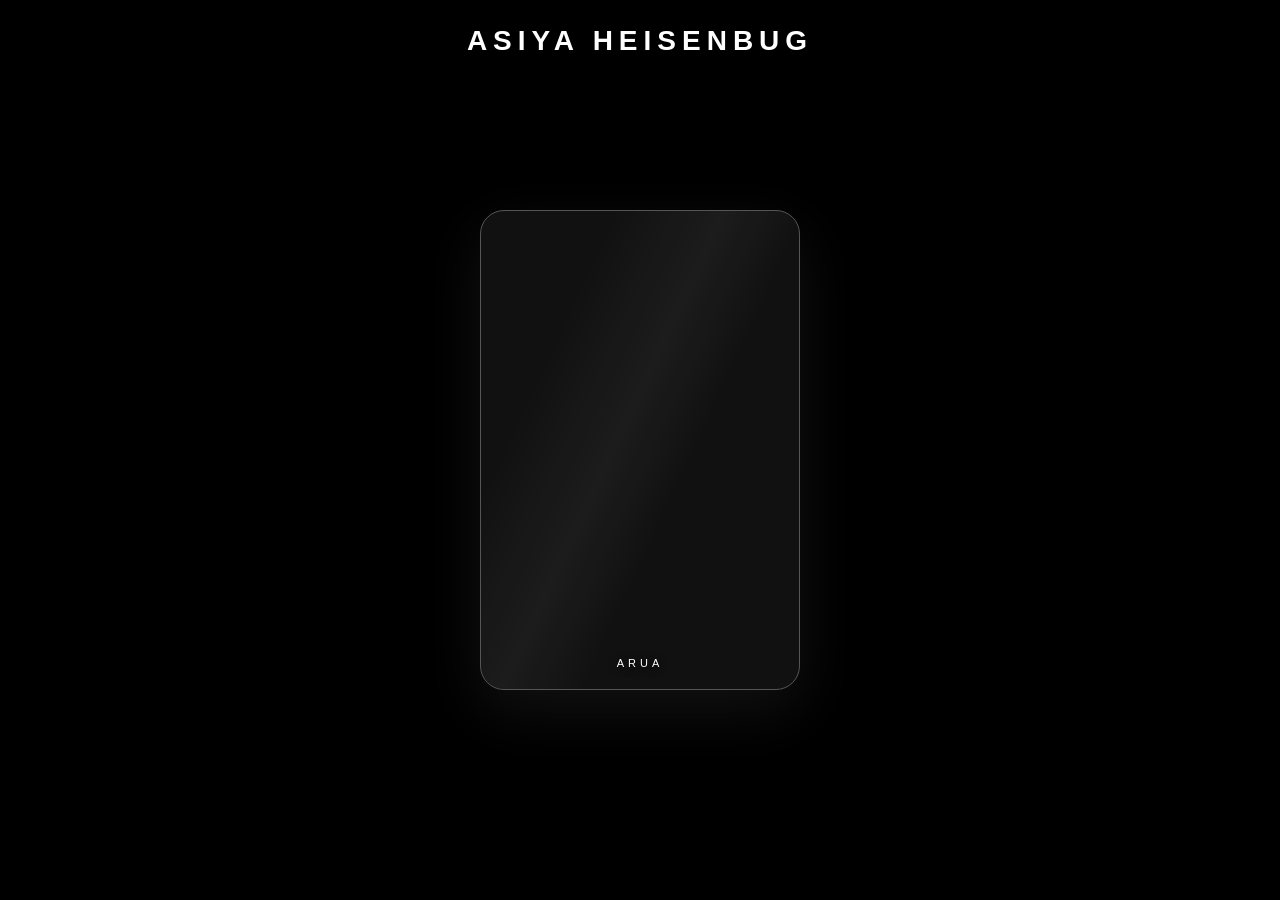
==== index.html @ f37b4fe0 "Rename card.html to index.html" ====
<!DOCTYPE html>
<html lang="en">
<head>
  <meta charset="UTF-8" />
  <meta name="viewport" content="width=device-width, initial-scale=1.0" />
  <title>My Lenticular Portfolio</title>
  <link rel="stylesheet" href="card.css" />
  <script src="card.js" defer></script>
</head>
<body>
  <h1 class="portfolio-title">ASIYA HEISENBUG</h1>
  <div class="portfolio-card" id="card">
    <canvas id="lenticular"></canvas>
    <div class="shine"></div>
    <div class="card-label">ARUA</div>
  </div>
</body>
</html>
---- card.css ----
* {
  margin: 0;
  padding: 0;
  box-sizing: border-box;
}

body {
  min-height: 100vh;
  background: #000;
  display: flex;
  justify-content: center;
  align-items: center;
  font-family: Arial, sans-serif;
  perspective: 1000px;
  overflow: hidden;
}

.portfolio-card {
  width: 320px;
  height: 480px;
  position: relative;
  overflow: hidden;
  border-radius: 24px;
  border: 1px solid #555;
  background: #111;
  transform-style: preserve-3d;
  transition: transform 0.12s ease-out;
  box-shadow: 0 20px 60px #ffffff12;
}

canvas {
  display: block;
  width: 100%;
  height: 100%;
}

.shine {
  position: absolute;
  inset: 0;
  pointer-events: none;
  border-radius: inherit;
  background: linear-gradient(
    115deg,
    transparent 25%,
    #ffffff18 45%,
    transparent 60%
  );
  opacity: 0.5;
  mix-blend-mode: screen;
}

.card-label {
  position: absolute;
  bottom: 20px;
  left: 0;
  width: 100%;
  text-align: center;
  color: white;
  font-size: 11px;
  letter-spacing: 4px;
  text-transform: uppercase;
  text-shadow: 0 2px 8px #000;
  pointer-events: none;
}

.portfolio-title {
  position: absolute;
  top: 25px;
  left: 50%;
  transform: translateX(-50%);
  color: #fff;
  font-family: Impact, Charcoal, sans-serif;
  font-size: 28px;
  font-weight: 700;
  letter-spacing: 6px;
  text-align: center;
  white-space: nowrap;
}
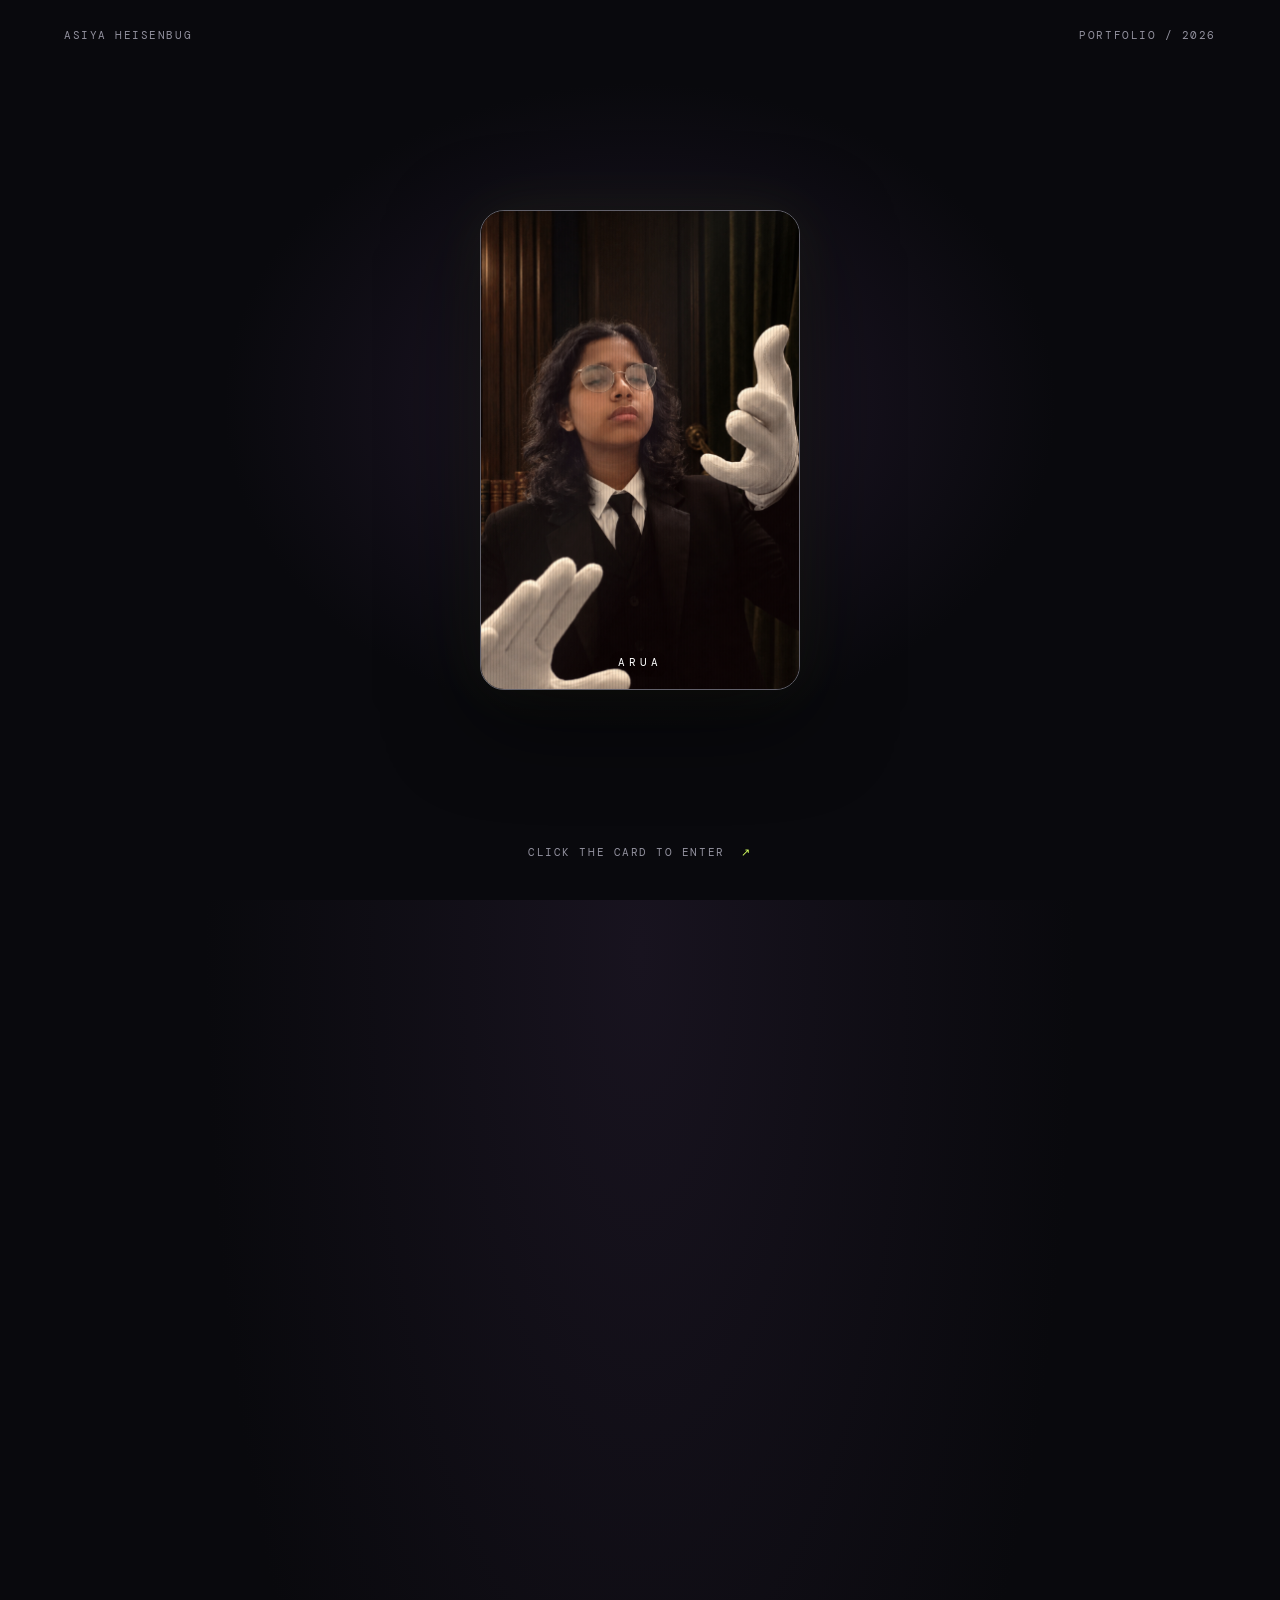
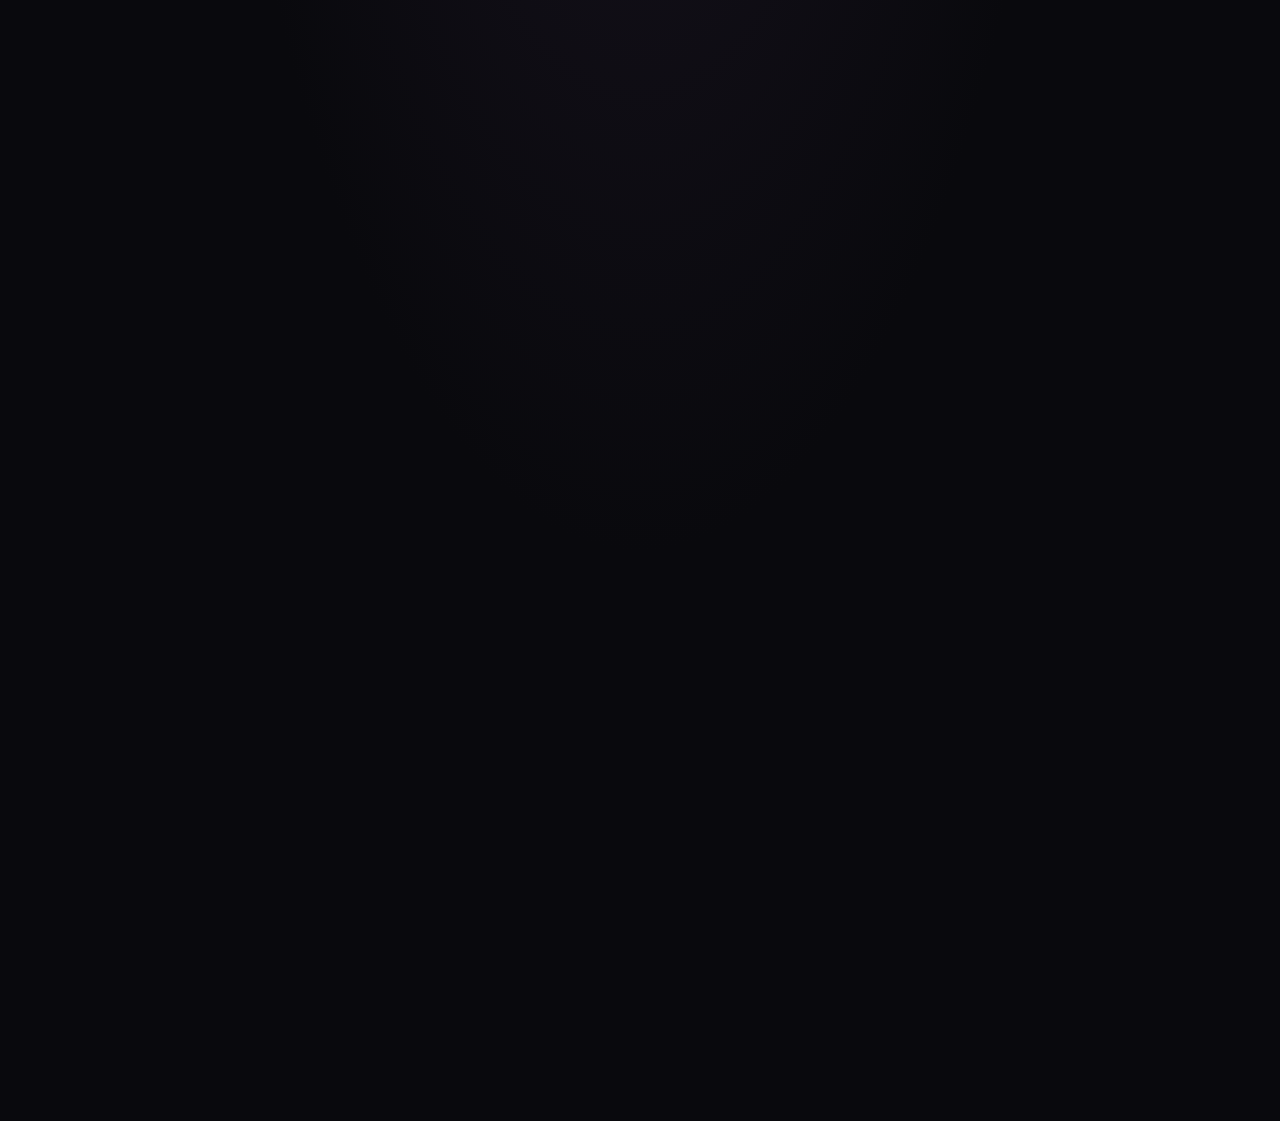
==== commit 1a6780d6: "added few projects" ====
--- a/index.html
+++ b/index.html
@@ -1,19 +1,158 @@
-
 <!DOCTYPE html>
 <html lang="en">
 <head>
-  <meta charset="UTF-8" />
-  <meta name="viewport" content="width=device-width, initial-scale=1.0" />
-  <title>My Lenticular Portfolio</title>
-  <link rel="stylesheet" href="card.css" />
+  <meta charset="UTF-8">
+  <meta name="viewport" content="width=device-width, initial-scale=1.0">
+  <meta name="theme-color" content="#09090d">
+  <title>Asiya Heisenbug — Portfolio</title>
+  <link rel="stylesheet" href="card.css">
   <script src="card.js" defer></script>
 </head>
 <body>
-  <h1 class="portfolio-title">ASIYA HEISENBUG</h1>
-  <div class="portfolio-card" id="card">
-    <canvas id="lenticular"></canvas>
-    <div class="shine"></div>
-    <div class="card-label">ARUA</div>
+  <div class="entry-stage" id="entry-stage">
+    <div class="entry-brand" aria-hidden="true">
+      <span>ASIYA HEISENBUG</span>
+      <span>PORTFOLIO / 2026</span>
+    </div>
+    <div
+      class="portfolio-card"
+      id="card"
+      role="button"
+      tabindex="0"
+      aria-label="Open Asiya's portfolio"
+      aria-pressed="false"
+    >
+      <canvas id="lenticular"></canvas>
+      <div class="shine"></div>
+      <div class="card-label">ARUA</div>
+    </div>
+    <p class="click-hint">CLICK THE CARD TO ENTER <span>↗</span></p>
   </div>
+
+  <main class="site-content" id="top">
+    <header class="site-header">
+      <a class="wordmark" href="#top">ASIYA<span>®</span></a>
+      <nav aria-label="Main navigation">
+        <a href="#about">ABOUT</a>
+        <a href="#projects">PROJECTS</a>
+        <a href="#hobbies">HOBBIES</a>
+      </nav>
+      <button class="music-toggle" id="music-toggle" type="button" aria-pressed="false">
+        SOUND: OFF
+      </button>
+    </header>
+
+    <p class="music-status" id="music-status" role="status" aria-live="polite"></p>
+
+    <section class="about section-shell" id="about">
+      <p class="eyebrow"><span>01</span> THE PERSON BEHIND THE PIXELS</p>
+      <div class="about-copy">
+        <h1>Hi, I’m Asiya.<br><span class="accent-text">I make things</span> happen.</h1>
+        <p class="typewriter-copy">
+          <span id="typed-intro"></span><span class="cursor" aria-hidden="true"></span>
+        </p>
+      </div>
+      <div class="about-foot">
+        <span>THIRD-YEAR BSc COMPUTER SCIENCE (AI)</span>
+        <span>BUILT WITH CURIOSITY &amp; A LITTLE ATTITUDE</span>
+      </div>
+    </section>
+
+    <section class="projects section-shell" id="projects">
+      <div class="section-heading">
+        <p class="eyebrow"><span>02</span> THINGS I’VE BUILT</p>
+        <h2>Selected <span class="accent-text">projects</span></h2>
+      </div>
+      <div class="project-list">
+        <article class="project-row">
+          <div class="project-notes">
+            <span class="project-index">PROJECT 01 / PRIVACY + AI</span>
+            <p>A privacy-minded gateway exploring the detection and de-identification of PHI and PII.</p>
+          </div>
+          <a
+            class="project-link"
+            href="https://github.com/Asiya-Heisenbug/P2-PHI-PII-de-identification-gateway_"
+            target="_blank"
+            rel="noopener noreferrer"
+          >
+            <span class="project-name">PHI / PII<br>GATEWAY</span>
+            <span class="project-arrow" aria-hidden="true">↗</span>
+          </a>
+        </article>
+
+        <article class="project-row">
+          <div class="project-notes">
+            <span class="project-index">PROJECT 02 / AUDIO + STORY</span>
+            <p>An experiment in dialogue dubbing, where voices and storytelling meet a bit of code.</p>
+          </div>
+          <a
+            class="project-link"
+            href="https://github.com/Asiya-Heisenbug/Dialogue-dubber"
+            target="_blank"
+            rel="noopener noreferrer"
+          >
+            <span class="project-name">DIALOGUE<br>DUBBER</span>
+            <span class="project-arrow" aria-hidden="true">↗</span>
+          </a>
+        </article>
+
+        <article class="project-row">
+          <div class="project-notes">
+            <span class="project-index">PROJECT 03 / COMPUTER VISION</span>
+            <p>A playful gesture-led project bringing computer vision and meme energy together.</p>
+          </div>
+          <a
+            class="project-link"
+            href="https://github.com/Asiya-Heisenbug/meme_gesture_project"
+            target="_blank"
+            rel="noopener noreferrer"
+          >
+            <span class="project-name">MEME<br>GESTURES</span>
+            <span class="project-arrow" aria-hidden="true">↗</span>
+          </a>
+        </article>
+      </div>
+    </section>
+
+    <section class="hobbies section-shell" id="hobbies">
+      <div class="section-heading">
+        <p class="eyebrow"><span>03</span> OFF THE SCREEN (SOMETIMES)</p>
+        <h2>Other ways I <span class="accent-text">make stuff</span></h2>
+        <p class="hobby-intro">
+          Photography, video editing, and painting — because apparently one canvas is never enough.
+        </p>
+      </div>
+      <div class="art-grid" aria-label="Painting gallery">
+        <figure class="artwork artwork-one">
+          <div class="art-placeholder" role="img" aria-label="Placeholder for Asiya's first painting">
+            <span>YOUR PAINTING</span>
+            <span>01</span>
+          </div>
+          <figcaption>PAINTING 01</figcaption>
+        </figure>
+        <figure class="artwork artwork-two">
+          <div class="art-placeholder" role="img" aria-label="Placeholder for Asiya's second painting">
+            <span>YOUR PAINTING</span>
+            <span>02</span>
+          </div>
+          <figcaption>PAINTING 02</figcaption>
+        </figure>
+        <figure class="artwork artwork-three">
+          <div class="art-placeholder" role="img" aria-label="Placeholder for Asiya's third painting">
+            <span>YOUR PAINTING</span>
+            <span>03</span>
+          </div>
+          <figcaption>PAINTING 03</figcaption>
+        </figure>
+      </div>
+    </section>
+
+    <footer class="site-footer">
+      <span>MADE BY ASIYA, OBVIOUSLY.</span>
+      <a href="#top">BACK TO TOP ↑</a>
+    </footer>
+  </main>
+
+  <audio id="soundtrack" src="sexyback.mp3" preload="none" loop></audio>
 </body>
 </html>
--- a/card.css
+++ b/card.css
@@ -1,34 +1,103 @@
+@import url('https://fonts.googleapis.com/css2?family=DM+Mono:wght@400;500&family=Space+Grotesk:wght@400;500;600;700&display=swap');
+
+:root {
+  color-scheme: dark;
+  --bg: #09090d;
+  --surface: #111117;
+  --line: #282832;
+  --text: #f4f0ec;
+  --muted: #92919e;
+  --accent: #d3ff61;
+  --pink: #ff6f91;
+  --mono: "DM Mono", "Courier New", monospace;
+  --display: "Space Grotesk", Arial, sans-serif;
+}
+
 * {
+  box-sizing: border-box;
+}
+
+html {
+  scroll-behavior: smooth;
+  scroll-padding-top: 90px;
+}
+
+body {
+  min-width: 320px;
+  min-height: 100vh;
   margin: 0;
-  padding: 0;
-  box-sizing: border-box;
-}
-
-body {
-  min-height: 100vh;
-  background: #000;
-  display: flex;
-  justify-content: center;
-  align-items: center;
-  font-family: Arial, sans-serif;
-  perspective: 1000px;
   overflow: hidden;
+  background:
+    radial-gradient(ellipse at 50% 35%, #18131f 0, transparent 48%),
+    var(--bg);
+  color: var(--text);
+  font-family: var(--display);
+}
+
+button,
+a {
+  color: inherit;
+}
+
+a {
+  text-decoration: none;
+}
+
+.entry-stage {
+  position: fixed;
+  z-index: 10;
+  inset: 0;
+  display: grid;
+  place-items: center;
+  overflow: hidden;
+  background:
+    radial-gradient(ellipse at 50% 45%, #21182a 0, transparent 46%),
+    var(--bg);
+  transition: background .8s ease;
+}
+
+.entry-brand {
+  position: absolute;
+  top: 28px;
+  right: 5vw;
+  left: 5vw;
+  display: flex;
+  justify-content: space-between;
+  color: var(--muted);
+  font: 11px var(--mono);
+  letter-spacing: .14em;
+  transition: opacity .4s ease;
 }
 
 .portfolio-card {
-  width: 320px;
-  height: 480px;
   position: relative;
+  width: min(320px, 72vw);
+  height: min(480px, 68vh);
+  min-height: 340px;
   overflow: hidden;
+  border: 1px solid #62616b;
   border-radius: 24px;
-  border: 1px solid #555;
   background: #111;
+  box-shadow: 0 28px 90px #0009, 0 0 60px #d3ff6114;
+  cursor: pointer;
   transform-style: preserve-3d;
-  transition: transform 0.12s ease-out;
-  box-shadow: 0 20px 60px #ffffff12;
-}
-
-canvas {
+  transition:
+    width .9s cubic-bezier(.2, .75, .2, 1),
+    height .9s cubic-bezier(.2, .75, .2, 1),
+    top .9s cubic-bezier(.2, .75, .2, 1),
+    right .9s cubic-bezier(.2, .75, .2, 1),
+    border-radius .9s ease,
+    box-shadow .5s ease,
+    transform .12s ease-out;
+  -webkit-tap-highlight-color: transparent;
+}
+
+.portfolio-card:focus-visible {
+  outline: 2px solid var(--accent);
+  outline-offset: 7px;
+}
+
+.portfolio-card canvas {
   display: block;
   width: 100%;
   height: 100%;
@@ -37,16 +106,11 @@
 .shine {
   position: absolute;
   inset: 0;
+  border-radius: inherit;
+  background: linear-gradient(115deg, transparent 25%, #ffffff18 45%, transparent 60%);
+  opacity: .5;
+  mix-blend-mode: screen;
   pointer-events: none;
-  border-radius: inherit;
-  background: linear-gradient(
-    115deg,
-    transparent 25%,
-    #ffffff18 45%,
-    transparent 60%
-  );
-  opacity: 0.5;
-  mix-blend-mode: screen;
 }
 
 .card-label {
@@ -54,25 +118,527 @@
   bottom: 20px;
   left: 0;
   width: 100%;
+  color: white;
+  font: 11px var(--mono);
+  letter-spacing: 4px;
   text-align: center;
-  color: white;
-  font-size: 11px;
-  letter-spacing: 4px;
-  text-transform: uppercase;
   text-shadow: 0 2px 8px #000;
   pointer-events: none;
 }
 
-.portfolio-title {
+.click-hint {
   position: absolute;
-  top: 25px;
-  left: 50%;
-  transform: translateX(-50%);
-  color: #fff;
-  font-family: Impact, Charcoal, sans-serif;
-  font-size: 28px;
+  bottom: 30px;
+  color: var(--muted);
+  font: 11px var(--mono);
+  letter-spacing: .14em;
+  animation: hint-pulse 1.8s ease-in-out infinite;
+  transition: opacity .35s ease;
+}
+
+.click-hint span {
+  padding-left: 8px;
+  color: var(--accent);
+}
+
+.site-content {
+  width: min(100% - 10vw, 1120px);
+  margin: 0 auto;
+  padding-top: 26px;
+  opacity: 0;
+  visibility: hidden;
+  transition: opacity .8s ease .55s, visibility 0s linear 1.35s;
+}
+
+.is-open {
+  overflow-x: hidden;
+  overflow-y: auto;
+  background:
+    radial-gradient(ellipse at 15% 18%, #21182a 0, transparent 31%),
+    var(--bg);
+}
+
+.is-open .entry-stage {
+  position: static;
+  inset: auto;
+  display: block;
+  height: 0;
+  overflow: visible;
+  background: transparent;
+  pointer-events: none;
+}
+
+.is-open .entry-brand,
+.is-open .click-hint {
+  opacity: 0;
+}
+
+.is-open .portfolio-card {
+  position: absolute;
+  z-index: 20;
+  top: 180px;
+  right: max(5vw, calc((100vw - 1120px) / 2));
+  width: min(22vw, 250px);
+  height: min(34vw, 375px);
+  min-height: 0;
+  border-radius: 18px;
+  box-shadow: 0 18px 55px #0008, 0 0 42px #d3ff6114;
+  cursor: default;
+  pointer-events: none;
+  transform: none !important;
+}
+
+.is-open .card-label {
+  bottom: 8px;
+  font-size: 8px;
+  letter-spacing: 2px;
+}
+
+.is-open .site-content {
+  opacity: 1;
+  visibility: visible;
+  transition: opacity .8s ease .55s, visibility 0s;
+}
+
+.site-header {
+  min-height: 60px;
+  display: flex;
+  align-items: center;
+  justify-content: space-between;
+  gap: 24px;
+  padding-right: 145px;
+  border-bottom: 1px solid var(--line);
+}
+
+.wordmark {
+  font-size: 16px;
   font-weight: 700;
-  letter-spacing: 6px;
-  text-align: center;
+  letter-spacing: -.04em;
+}
+
+.wordmark span {
+  padding-left: 3px;
+  color: var(--accent);
+  font: 10px var(--mono);
+}
+
+.site-header nav {
+  display: flex;
+  gap: clamp(16px, 3vw, 36px);
+}
+
+.site-header nav a,
+.music-toggle,
+.music-status {
+  color: var(--muted);
+  font: 10px var(--mono);
+  letter-spacing: .1em;
+}
+
+.site-header nav a,
+.site-footer a {
+  transition: color .2s ease;
+}
+
+.site-header nav a:hover,
+.site-footer a:hover {
+  color: var(--accent);
+}
+
+.music-toggle {
+  padding: 9px 0 9px 8px;
+  border: 0;
+  background: none;
+  cursor: pointer;
   white-space: nowrap;
 }
+
+.music-toggle:hover,
+.music-toggle[aria-pressed="true"] {
+  color: var(--accent);
+}
+
+.music-status {
+  position: absolute;
+  top: 92px;
+  right: max(5vw, calc((100vw - 1120px) / 2));
+  width: 210px;
+  margin: 0;
+  color: var(--pink);
+  font-size: 9px;
+  line-height: 1.6;
+  text-align: right;
+}
+
+.section-shell {
+  padding: 100px 0;
+  border-bottom: 1px solid var(--line);
+}
+
+.about {
+  min-height: 590px;
+  display: flex;
+  flex-direction: column;
+  justify-content: center;
+  padding-top: 95px;
+}
+
+.eyebrow,
+.project-index,
+.about-foot,
+.site-footer,
+.artwork figcaption {
+  color: var(--muted);
+  font: 10px var(--mono);
+  letter-spacing: .13em;
+}
+
+.eyebrow {
+  margin: 0 0 30px;
+}
+
+.eyebrow span {
+  padding-right: 12px;
+  color: var(--accent);
+}
+
+.about-copy {
+  max-width: 820px;
+}
+
+.about h1,
+.section-heading h2 {
+  margin: 0;
+  font-size: clamp(48px, 8vw, 100px);
+  font-weight: 600;
+  letter-spacing: -.075em;
+  line-height: .96;
+}
+
+.accent-text {
+  color: var(--accent);
+}
+
+.typewriter-copy {
+  max-width: 690px;
+  min-height: 108px;
+  margin: 34px 0 0;
+  color: #c5c2cd;
+  font-size: clamp(16px, 2vw, 20px);
+  line-height: 1.8;
+}
+
+.cursor {
+  display: inline-block;
+  width: 8px;
+  height: 1em;
+  margin-left: 3px;
+  background: var(--accent);
+  vertical-align: -.12em;
+  animation: cursor-blink .8s steps(2, start) infinite;
+}
+
+.about-foot {
+  display: flex;
+  justify-content: space-between;
+  gap: 20px;
+  margin-top: 58px;
+  font-size: 9px;
+}
+
+.projects {
+  padding-top: 90px;
+}
+
+.section-heading {
+  margin-bottom: 44px;
+}
+
+.section-heading h2 {
+  font-size: clamp(42px, 6vw, 72px);
+}
+
+.project-row {
+  display: grid;
+  grid-template-columns: 1fr 1.1fr;
+  min-height: 190px;
+  border-top: 1px solid var(--line);
+}
+
+.project-notes {
+  display: flex;
+  flex-direction: column;
+  justify-content: center;
+  padding: 28px 40px 28px 0;
+}
+
+.project-index {
+  color: var(--accent);
+  font-size: 9px;
+}
+
+.project-notes p {
+  max-width: 340px;
+  margin: 18px 0 0;
+  color: var(--muted);
+  font-size: 15px;
+  line-height: 1.65;
+}
+
+.project-link {
+  display: flex;
+  align-items: center;
+  justify-content: space-between;
+  gap: 20px;
+  padding: 30px;
+  background: linear-gradient(110deg, #15151d, #101015);
+  transition: background .25s ease, padding .25s ease;
+}
+
+.project-link:hover {
+  padding-right: 22px;
+  padding-left: 38px;
+  background: linear-gradient(110deg, #202022, #19151d);
+}
+
+.project-name {
+  font-size: clamp(24px, 4vw, 44px);
+  font-weight: 600;
+  letter-spacing: -.055em;
+  line-height: 1.02;
+}
+
+.project-arrow {
+  color: var(--accent);
+  font-size: 25px;
+}
+
+.hobbies {
+  padding-top: 90px;
+  padding-bottom: 110px;
+}
+
+.hobby-intro {
+  max-width: 560px;
+  margin: 20px 0 0;
+  color: var(--muted);
+  font-size: 16px;
+  line-height: 1.7;
+}
+
+.art-grid {
+  display: grid;
+  grid-template-columns: repeat(3, minmax(0, 1fr));
+  gap: 20px;
+}
+
+.artwork {
+  min-width: 0;
+  margin: 0;
+}
+
+.art-placeholder {
+  aspect-ratio: 4 / 5;
+  display: flex;
+  flex-direction: column;
+  align-items: center;
+  justify-content: center;
+  gap: 4px;
+  overflow: hidden;
+  color: #f4f0ecb8;
+  font: 10px var(--mono);
+  letter-spacing: .15em;
+  background-color: #1a1820;
+  background-image:
+    radial-gradient(ellipse at 35% 35%, #ff8b6e99 0 5%, transparent 36%),
+    radial-gradient(ellipse at 70% 62%, #9383de99 0 9%, transparent 38%),
+    linear-gradient(145deg, #27202d, #121218 72%);
+}
+
+.artwork-two .art-placeholder {
+  background-image:
+    radial-gradient(ellipse at 62% 28%, #d3ff6175 0 7%, transparent 36%),
+    radial-gradient(ellipse at 35% 68%, #ff6f9185 0 11%, transparent 42%),
+    linear-gradient(135deg, #22251c, #15131a 70%);
+}
+
+.artwork-three .art-placeholder {
+  background-image:
+    radial-gradient(ellipse at 48% 42%, #9b8cff99 0 6%, transparent 34%),
+    radial-gradient(ellipse at 78% 76%, #ffbf6e7a 0 10%, transparent 42%),
+    linear-gradient(150deg, #201b29, #111116 75%);
+}
+
+.art-placeholder span:last-child {
+  color: var(--accent);
+  font-size: 32px;
+  font-weight: 700;
+  letter-spacing: -.06em;
+}
+
+.artwork figcaption {
+  padding-top: 12px;
+  font-size: 9px;
+}
+
+.site-footer {
+  display: flex;
+  justify-content: space-between;
+  gap: 20px;
+  padding: 26px 0 34px;
+}
+
+@keyframes hint-pulse {
+  50% {
+    opacity: .45;
+  }
+}
+
+@keyframes cursor-blink {
+  to {
+    visibility: hidden;
+  }
+}
+
+@media (max-width: 700px) {
+  .entry-brand {
+    top: 20px;
+    right: 6vw;
+    left: 6vw;
+    font-size: 9px;
+  }
+
+  .portfolio-card {
+    width: min(280px, 70vw);
+    height: min(420px, 62vh);
+    min-height: 300px;
+  }
+
+  .is-open .portfolio-card {
+    top: 178px;
+    right: 5vw;
+    width: 76px;
+    height: 114px;
+  }
+
+  .site-content {
+    width: 90%;
+    padding-top: 16px;
+  }
+
+  .site-header {
+    min-height: 55px;
+    gap: 10px;
+    padding-right: 92px;
+  }
+
+  .wordmark {
+    font-size: 13px;
+  }
+
+  .site-header nav {
+    gap: 12px;
+  }
+
+  .site-header nav a,
+  .music-toggle {
+    font-size: 8px;
+  }
+
+  .music-toggle {
+    position: absolute;
+    top: 68px;
+    right: 5vw;
+  }
+
+  .music-status {
+    top: 96px;
+    right: 5vw;
+    width: 150px;
+    font-size: 8px;
+  }
+
+  .section-shell {
+    padding: 78px 0;
+  }
+
+  .about {
+    min-height: 590px;
+    padding-top: 65px;
+  }
+
+  .about h1 {
+    font-size: clamp(45px, 12vw, 74px);
+    padding-right: 88px;
+  }
+
+  .typewriter-copy {
+    min-height: 160px;
+    margin-top: 26px;
+    padding-right: 100px;
+    font-size: 16px;
+  }
+
+  .about-foot {
+    flex-direction: column;
+    gap: 10px;
+    margin-top: 38px;
+    font-size: 8px;
+  }
+
+  .project-row {
+    grid-template-columns: 1fr;
+    padding: 20px 0;
+  }
+
+  .project-notes {
+    padding: 10px 0 20px;
+  }
+
+  .project-notes p {
+    margin-top: 10px;
+  }
+
+  .project-link {
+    min-height: 125px;
+    padding: 22px;
+  }
+
+  .art-grid {
+    gap: 10px;
+  }
+
+  .artwork figcaption {
+    font-size: 7px;
+    letter-spacing: .06em;
+  }
+}
+
+@media (max-width: 390px) {
+  .site-header {
+    padding-right: 76px;
+  }
+
+  .site-header nav {
+    gap: 7px;
+  }
+
+  .site-header nav a {
+    font-size: 7px;
+  }
+
+  .site-header .wordmark {
+    font-size: 11px;
+  }
+}
+
+@media (prefers-reduced-motion: reduce) {
+  *,
+  *::before,
+  *::after {
+    scroll-behavior: auto !important;
+    animation-duration: .01ms !important;
+    animation-iteration-count: 1 !important;
+    transition-duration: .01ms !important;
+  }
+}
